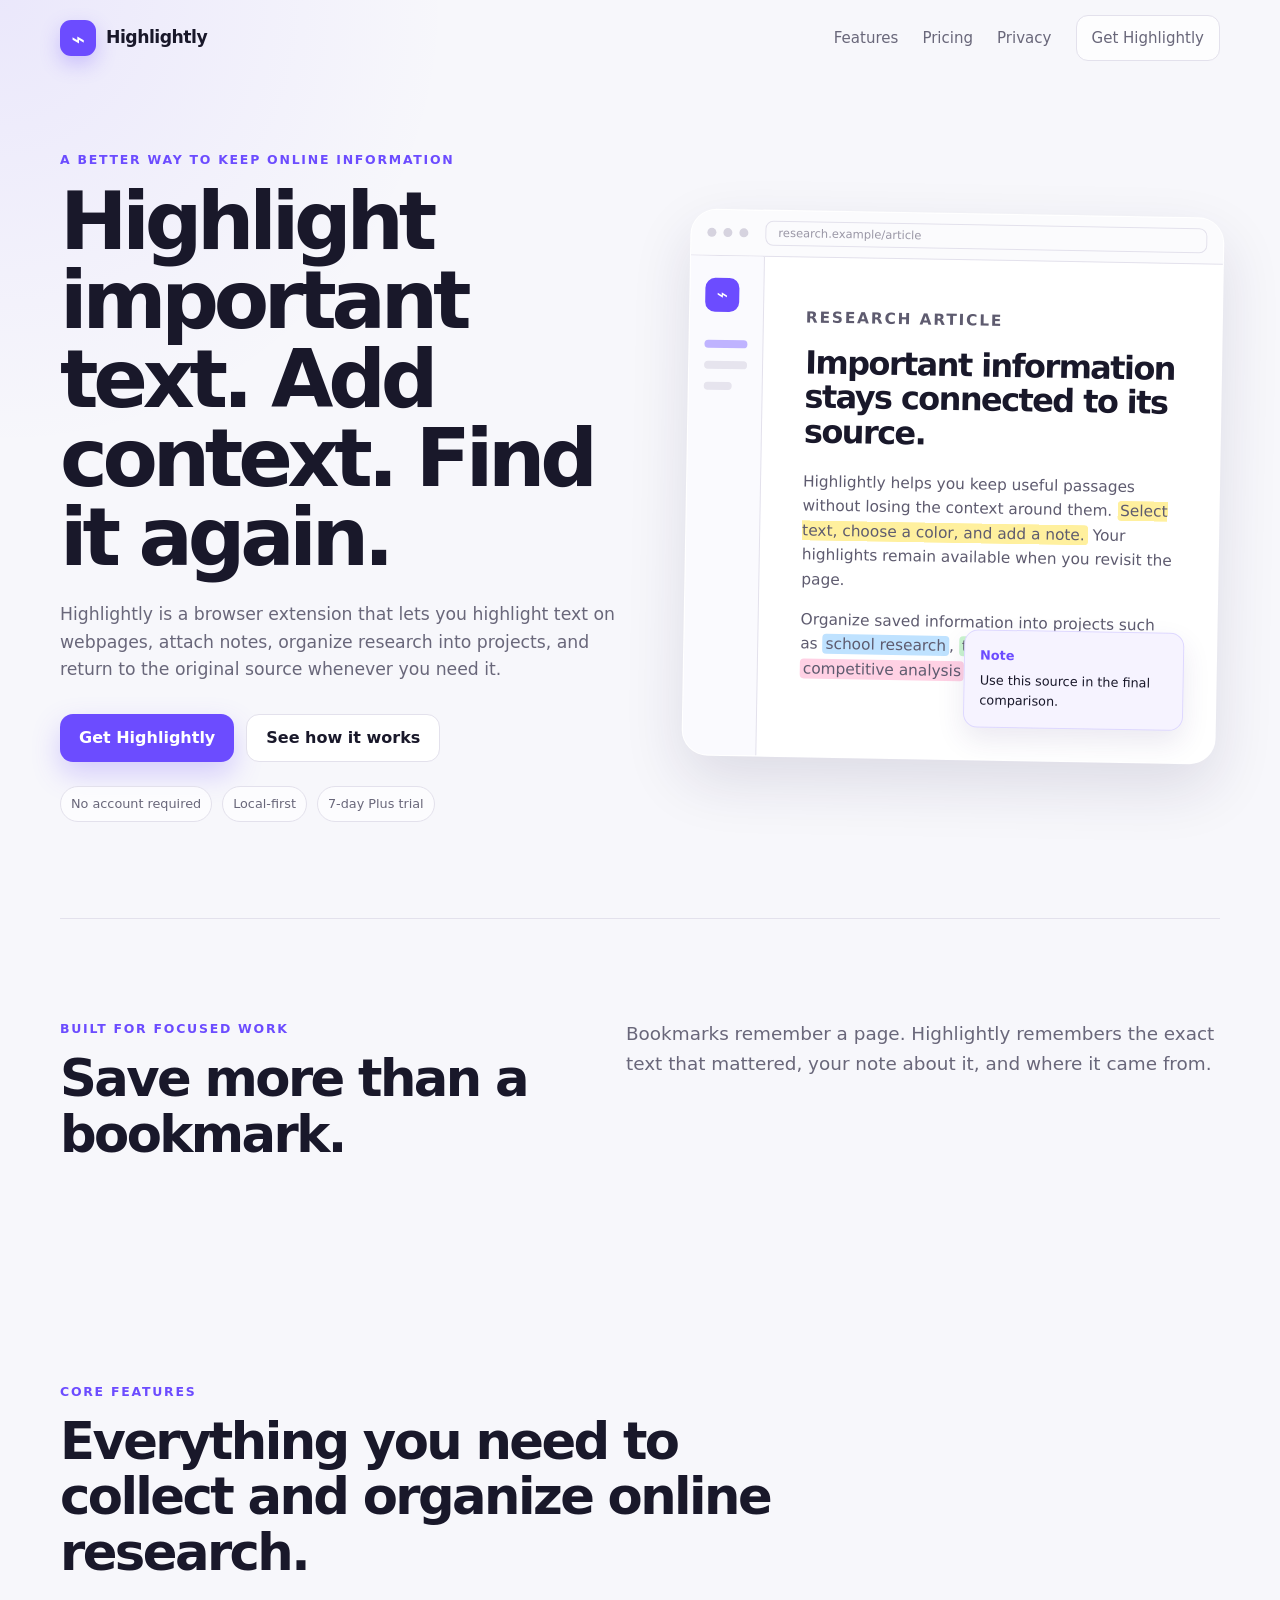
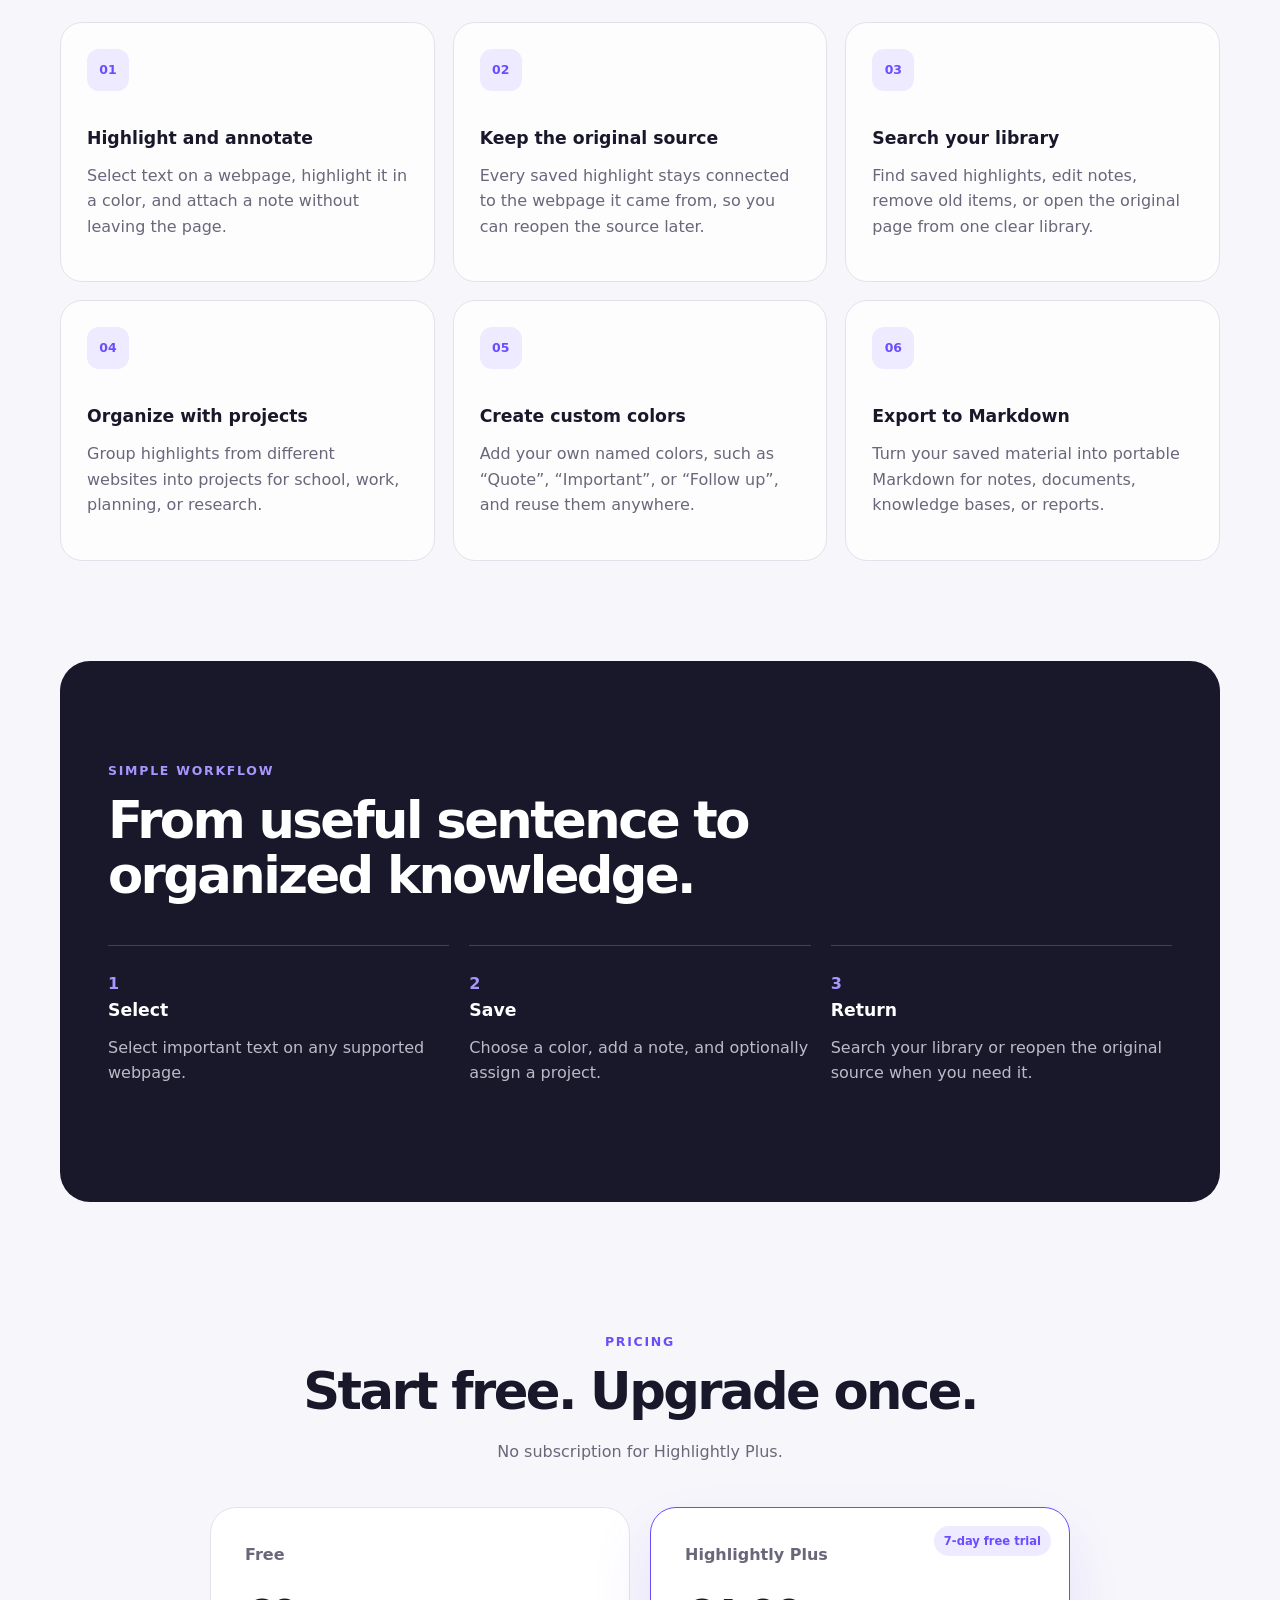
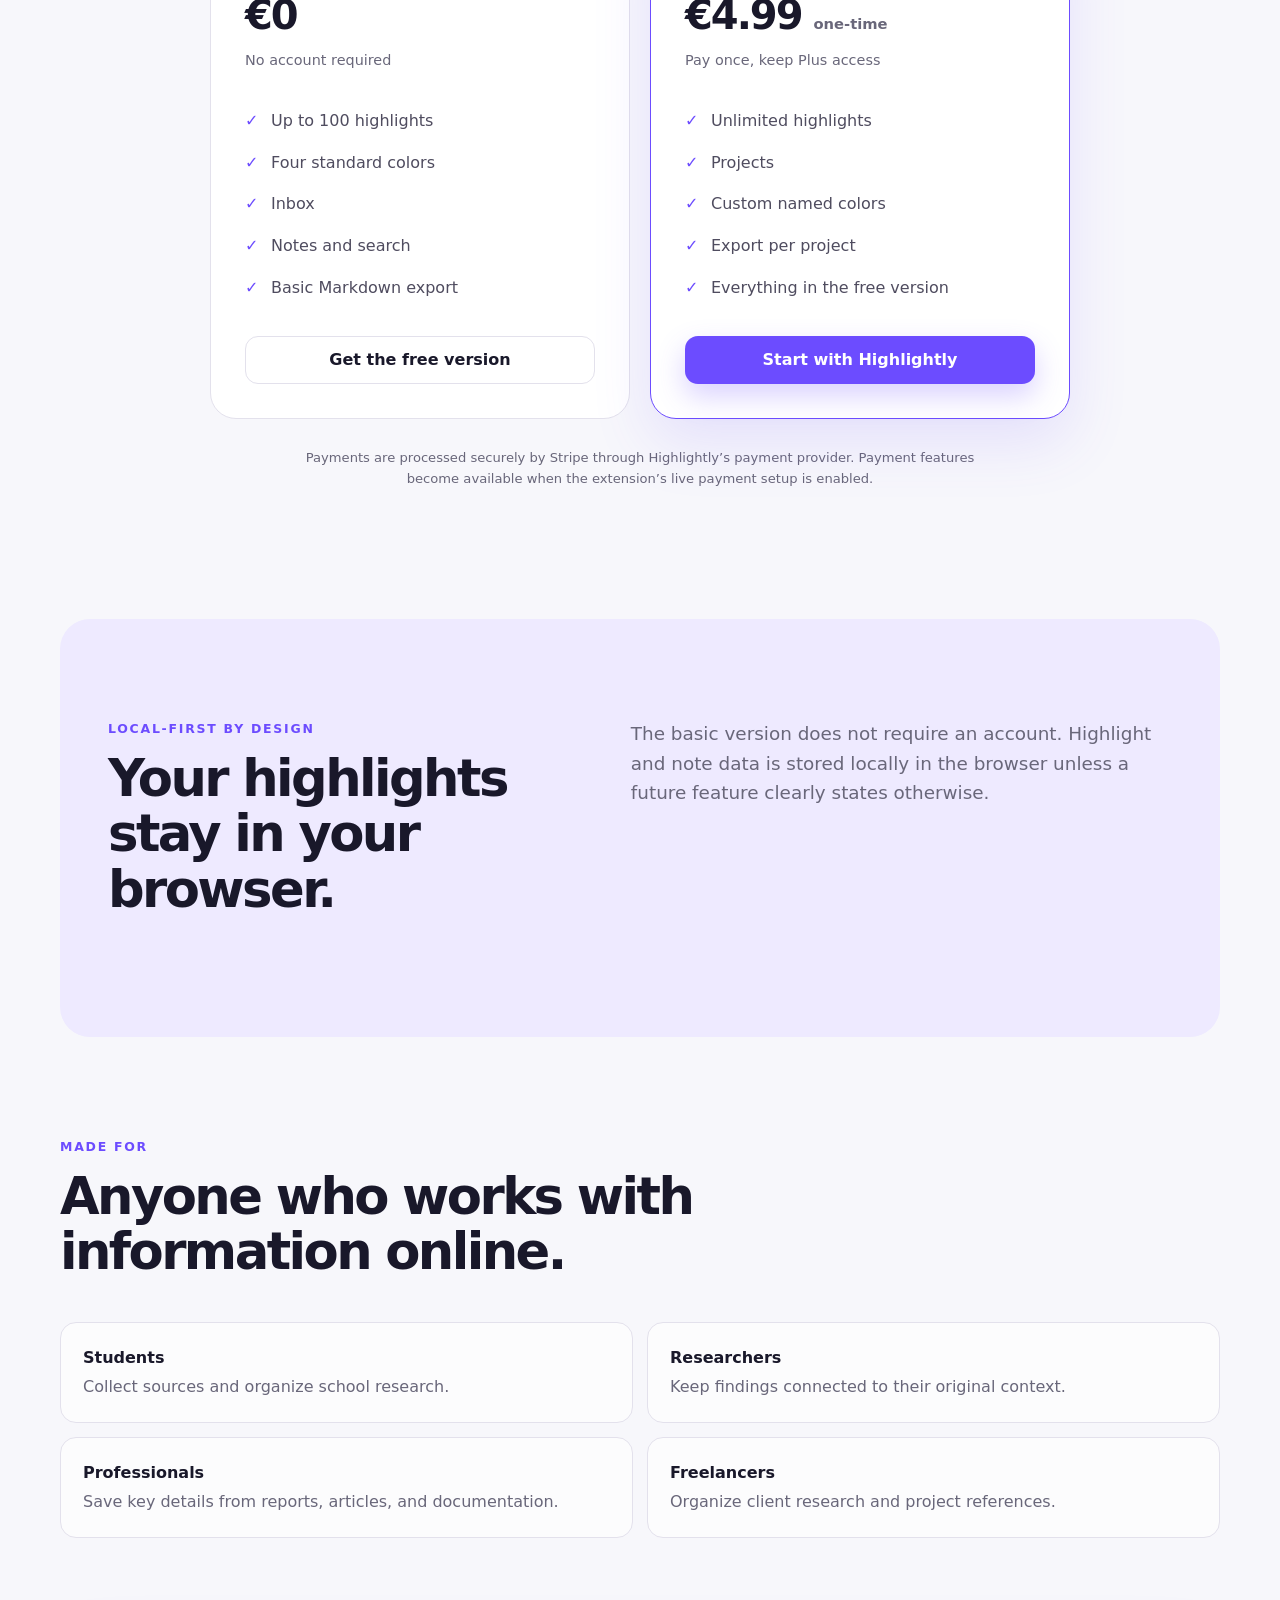
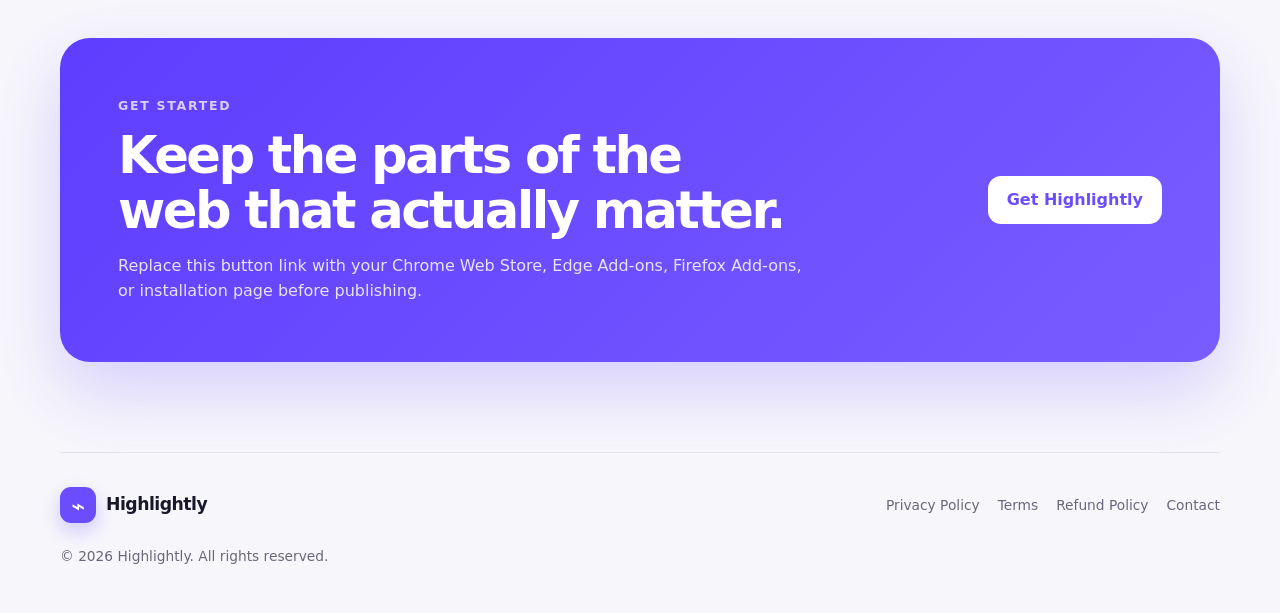
==== index.html @ ad61d60a "Add files via upload" ====
<!doctype html>
<html lang="en">
<head>
  <meta charset="utf-8">
  <meta name="viewport" content="width=device-width, initial-scale=1">
  <meta name="description" content="Highlightly is a browser extension for highlighting important text, adding notes, organizing research, and returning to the original source.">
  <meta name="theme-color" content="#6c4cff">
  <title>Highlightly — Save what matters</title>
  <link rel="stylesheet" href="styles.css">
</head>
<body>
  <header class="site-header">
    <a class="brand" href="#top" aria-label="Highlightly home">
      <span class="logo" aria-hidden="true">⌁</span>
      <span>Highlightly</span>
    </a>

    <nav class="nav" aria-label="Main navigation">
      <a href="#features">Features</a>
      <a href="#pricing">Pricing</a>
      <a href="privacy.html">Privacy</a>
      <a class="nav-cta" href="#get-highlightly">Get Highlightly</a>
    </nav>
  </header>

  <main id="top">
    <section class="hero">
      <div class="hero-copy">
        <p class="eyebrow">A better way to keep online information</p>
        <h1>Highlight important text. Add context. Find it again.</h1>
        <p class="hero-text">
          Highlightly is a browser extension that lets you highlight text on webpages,
          attach notes, organize research into projects, and return to the original source whenever you need it.
        </p>

        <div class="hero-actions">
          <a class="button primary" href="#get-highlightly">Get Highlightly</a>
          <a class="button secondary" href="#features">See how it works</a>
        </div>

        <div class="trust-row" aria-label="Product highlights">
          <span>No account required</span>
          <span>Local-first</span>
          <span>7-day Plus trial</span>
        </div>
      </div>

      <div class="product-preview" aria-label="Highlightly interface preview">
        <div class="browser-bar">
          <span></span><span></span><span></span>
          <div class="address-bar">research.example/article</div>
        </div>

        <div class="preview-page">
          <div class="preview-sidebar">
            <div class="preview-logo">⌁</div>
            <div class="sidebar-line active"></div>
            <div class="sidebar-line"></div>
            <div class="sidebar-line short"></div>
          </div>

          <div class="preview-content">
            <p class="preview-label">Research article</p>
            <h2>Important information stays connected to its source.</h2>
            <p>
              Highlightly helps you keep useful passages without losing the context around them.
              <mark class="yellow">Select text, choose a color, and add a note.</mark>
              Your highlights remain available when you revisit the page.
            </p>
            <p>
              Organize saved information into projects such as
              <mark class="blue">school research</mark>,
              <mark class="green">travel planning</mark>, or
              <mark class="pink">competitive analysis</mark>.
            </p>

            <div class="note-card">
              <strong>Note</strong>
              <span>Use this source in the final comparison.</span>
            </div>
          </div>
        </div>
      </div>
    </section>

    <section class="section intro">
      <div>
        <p class="eyebrow">Built for focused work</p>
        <h2>Save more than a bookmark.</h2>
      </div>
      <p>
        Bookmarks remember a page. Highlightly remembers the exact text that mattered,
        your note about it, and where it came from.
      </p>
    </section>

    <section class="section" id="features">
      <div class="section-heading">
        <p class="eyebrow">Core features</p>
        <h2>Everything you need to collect and organize online research.</h2>
      </div>

      <div class="feature-grid">
        <article class="feature-card">
          <div class="feature-icon">01</div>
          <h3>Highlight and annotate</h3>
          <p>Select text on a webpage, highlight it in a color, and attach a note without leaving the page.</p>
        </article>

        <article class="feature-card">
          <div class="feature-icon">02</div>
          <h3>Keep the original source</h3>
          <p>Every saved highlight stays connected to the webpage it came from, so you can reopen the source later.</p>
        </article>

        <article class="feature-card">
          <div class="feature-icon">03</div>
          <h3>Search your library</h3>
          <p>Find saved highlights, edit notes, remove old items, or open the original page from one clear library.</p>
        </article>

        <article class="feature-card">
          <div class="feature-icon">04</div>
          <h3>Organize with projects</h3>
          <p>Group highlights from different websites into projects for school, work, planning, or research.</p>
        </article>

        <article class="feature-card">
          <div class="feature-icon">05</div>
          <h3>Create custom colors</h3>
          <p>Add your own named colors, such as “Quote”, “Important”, or “Follow up”, and reuse them anywhere.</p>
        </article>

        <article class="feature-card">
          <div class="feature-icon">06</div>
          <h3>Export to Markdown</h3>
          <p>Turn your saved material into portable Markdown for notes, documents, knowledge bases, or reports.</p>
        </article>
      </div>
    </section>

    <section class="section workflow">
      <div class="section-heading">
        <p class="eyebrow">Simple workflow</p>
        <h2>From useful sentence to organized knowledge.</h2>
      </div>

      <div class="steps">
        <article>
          <span>1</span>
          <h3>Select</h3>
          <p>Select important text on any supported webpage.</p>
        </article>
        <article>
          <span>2</span>
          <h3>Save</h3>
          <p>Choose a color, add a note, and optionally assign a project.</p>
        </article>
        <article>
          <span>3</span>
          <h3>Return</h3>
          <p>Search your library or reopen the original source when you need it.</p>
        </article>
      </div>
    </section>

    <section class="section pricing-section" id="pricing">
      <div class="section-heading centered">
        <p class="eyebrow">Pricing</p>
        <h2>Start free. Upgrade once.</h2>
        <p>No subscription for Highlightly Plus.</p>
      </div>

      <div class="pricing-grid">
        <article class="price-card">
          <p class="plan-name">Free</p>
          <p class="price">€0</p>
          <p class="price-note">No account required</p>

          <ul>
            <li>Up to 100 highlights</li>
            <li>Four standard colors</li>
            <li>Inbox</li>
            <li>Notes and search</li>
            <li>Basic Markdown export</li>
          </ul>

          <a class="button secondary full" href="#get-highlightly">Get the free version</a>
        </article>

        <article class="price-card featured">
          <div class="badge">7-day free trial</div>
          <p class="plan-name">Highlightly Plus</p>
          <p class="price">€4.99 <small>one-time</small></p>
          <p class="price-note">Pay once, keep Plus access</p>

          <ul>
            <li>Unlimited highlights</li>
            <li>Projects</li>
            <li>Custom named colors</li>
            <li>Export per project</li>
            <li>Everything in the free version</li>
          </ul>

          <a class="button primary full" href="#get-highlightly">Start with Highlightly</a>
        </article>
      </div>

      <p class="billing-note">
        Payments are processed securely by Stripe through Highlightly’s payment provider.
        Payment features become available when the extension’s live payment setup is enabled.
      </p>
    </section>

    <section class="section privacy-strip">
      <div>
        <p class="eyebrow">Local-first by design</p>
        <h2>Your highlights stay in your browser.</h2>
      </div>
      <p>
        The basic version does not require an account. Highlight and note data is stored locally
        in the browser unless a future feature clearly states otherwise.
      </p>
    </section>

    <section class="section audience">
      <div class="section-heading">
        <p class="eyebrow">Made for</p>
        <h2>Anyone who works with information online.</h2>
      </div>

      <div class="audience-grid">
        <div><strong>Students</strong><span>Collect sources and organize school research.</span></div>
        <div><strong>Researchers</strong><span>Keep findings connected to their original context.</span></div>
        <div><strong>Professionals</strong><span>Save key details from reports, articles, and documentation.</span></div>
        <div><strong>Freelancers</strong><span>Organize client research and project references.</span></div>
      </div>
    </section>

    <section class="cta-section" id="get-highlightly">
      <div>
        <p class="eyebrow">Get started</p>
        <h2>Keep the parts of the web that actually matter.</h2>
        <p>
          Replace this button link with your Chrome Web Store, Edge Add-ons, Firefox Add-ons,
          or installation page before publishing.
        </p>
      </div>

      <a class="button primary" href="YOUR_EXTENSION_STORE_URL" rel="noopener">Get Highlightly</a>
    </section>
  </main>

  <footer class="footer">
    <div class="brand footer-brand">
      <span class="logo" aria-hidden="true">⌁</span>
      <span>Highlightly</span>
    </div>

    <div class="footer-links">
      <a href="privacy.html">Privacy Policy</a>
      <a href="terms.html">Terms</a>
      <a href="refunds.html">Refund Policy</a>
      <a href="mailto:YOUR_EMAIL@example.com">Contact</a>
    </div>

    <p>© <span id="year"></span> Highlightly. All rights reserved.</p>
  </footer>

  <script src="script.js"></script>
</body>
</html>
---- styles.css ----
:root {
  --bg: #f7f7fb;
  --surface: #ffffff;
  --surface-soft: #f0eefc;
  --text: #19182a;
  --muted: #69677a;
  --border: #e3e1ec;
  --accent: #6c4cff;
  --accent-dark: #5338d7;
  --accent-soft: #eeeaff;
  --shadow: 0 24px 60px rgba(35, 28, 73, 0.12);
  --radius: 22px;
  --max-width: 1160px;
}

* {
  box-sizing: border-box;
}

html {
  scroll-behavior: smooth;
}

body {
  margin: 0;
  color: var(--text);
  background:
    radial-gradient(circle at top left, rgba(108, 76, 255, 0.09), transparent 28rem),
    var(--bg);
  font-family: Inter, ui-sans-serif, system-ui, -apple-system, BlinkMacSystemFont, "Segoe UI", sans-serif;
  line-height: 1.6;
}

a {
  color: inherit;
  text-decoration: none;
}

button,
a {
  -webkit-tap-highlight-color: transparent;
}

.site-header,
.section,
.hero,
.footer,
.cta-section {
  width: min(calc(100% - 40px), var(--max-width));
  margin-inline: auto;
}

.site-header {
  min-height: 76px;
  display: flex;
  align-items: center;
  justify-content: space-between;
  gap: 24px;
}

.brand {
  display: inline-flex;
  align-items: center;
  gap: 10px;
  font-weight: 800;
  letter-spacing: -0.03em;
  font-size: 1.08rem;
}

.logo {
  width: 36px;
  height: 36px;
  display: inline-grid;
  place-items: center;
  border-radius: 11px;
  color: white;
  background: var(--accent);
  font-size: 1.45rem;
  box-shadow: 0 8px 20px rgba(108, 76, 255, 0.28);
}

.nav {
  display: flex;
  align-items: center;
  gap: 24px;
  color: var(--muted);
  font-size: 0.94rem;
}

.nav a:hover,
.footer-links a:hover {
  color: var(--text);
}

.nav-cta {
  padding: 10px 15px;
  border: 1px solid var(--border);
  border-radius: 12px;
  background: rgba(255,255,255,0.75);
}

.hero {
  min-height: 680px;
  padding: 74px 0 96px;
  display: grid;
  grid-template-columns: 1.02fr 0.98fr;
  gap: 70px;
  align-items: center;
}

.eyebrow {
  margin: 0 0 12px;
  color: var(--accent);
  font-size: 0.78rem;
  font-weight: 800;
  letter-spacing: 0.14em;
  text-transform: uppercase;
}

h1,
h2,
h3,
p {
  margin-top: 0;
}

h1 {
  margin-bottom: 24px;
  max-width: 720px;
  font-size: clamp(3rem, 6.3vw, 5.6rem);
  line-height: 0.98;
  letter-spacing: -0.065em;
}

h2 {
  margin-bottom: 20px;
  font-size: clamp(2rem, 4vw, 3.3rem);
  line-height: 1.08;
  letter-spacing: -0.05em;
}

h3 {
  margin-bottom: 10px;
  font-size: 1.08rem;
}

.hero-text {
  max-width: 650px;
  color: var(--muted);
  font-size: 1.08rem;
}

.hero-actions {
  display: flex;
  flex-wrap: wrap;
  gap: 12px;
  margin: 30px 0 24px;
}

.button {
  min-height: 48px;
  display: inline-flex;
  align-items: center;
  justify-content: center;
  padding: 0 19px;
  border-radius: 13px;
  font-weight: 750;
  transition: transform 160ms ease, background 160ms ease, border-color 160ms ease;
}

.button:hover {
  transform: translateY(-2px);
}

.button.primary {
  color: white;
  background: var(--accent);
  box-shadow: 0 12px 28px rgba(108, 76, 255, 0.25);
}

.button.primary:hover {
  background: var(--accent-dark);
}

.button.secondary {
  border: 1px solid var(--border);
  background: var(--surface);
}

.button.full {
  width: 100%;
}

.trust-row {
  display: flex;
  flex-wrap: wrap;
  gap: 10px;
}

.trust-row span {
  padding: 7px 10px;
  color: var(--muted);
  background: rgba(255,255,255,0.7);
  border: 1px solid var(--border);
  border-radius: 999px;
  font-size: 0.8rem;
}

.product-preview {
  overflow: hidden;
  border: 1px solid rgba(255,255,255,0.75);
  border-radius: 26px;
  background: var(--surface);
  box-shadow: var(--shadow);
  transform: rotate(1deg);
}

.browser-bar {
  height: 46px;
  padding: 0 16px;
  display: flex;
  align-items: center;
  gap: 7px;
  border-bottom: 1px solid var(--border);
  background: #fbfbfd;
}

.browser-bar > span {
  width: 9px;
  height: 9px;
  border-radius: 50%;
  background: #d6d3df;
}

.address-bar {
  height: 25px;
  flex: 1;
  margin-left: 10px;
  display: flex;
  align-items: center;
  padding: 0 12px;
  border: 1px solid var(--border);
  border-radius: 8px;
  color: #9a97a6;
  font-size: 0.72rem;
}

.preview-page {
  min-height: 455px;
  display: grid;
  grid-template-columns: 74px 1fr;
}

.preview-sidebar {
  padding: 22px 15px;
  border-right: 1px solid var(--border);
  background: #fafafe;
}

.preview-logo {
  width: 34px;
  height: 34px;
  margin-bottom: 28px;
  display: grid;
  place-items: center;
  color: white;
  background: var(--accent);
  border-radius: 10px;
  font-size: 1.2rem;
}

.sidebar-line {
  height: 8px;
  margin-bottom: 13px;
  border-radius: 99px;
  background: #e6e4ee;
}

.sidebar-line.active {
  background: #bfb3ff;
}

.sidebar-line.short {
  width: 65%;
}

.preview-content {
  position: relative;
  padding: 48px 42px 60px;
}

.preview-label {
  color: var(--accent);
  font-size: 0.75rem;
  font-weight: 800;
  text-transform: uppercase;
  letter-spacing: 0.12em;
}

.preview-content h2 {
  max-width: 520px;
  font-size: 2rem;
}

.preview-content p {
  color: #5e5b6f;
  font-size: 0.96rem;
}

mark {
  padding: 1px 3px;
  border-radius: 4px;
  color: inherit;
}

mark.yellow { background: #fff09e; }
mark.blue { background: #bfe2ff; }
mark.green { background: #c9f4cf; }
mark.pink { background: #ffd1e4; }

.note-card {
  position: absolute;
  right: 32px;
  bottom: 32px;
  width: 220px;
  padding: 15px;
  display: grid;
  gap: 4px;
  border: 1px solid #ded8ff;
  border-radius: 14px;
  background: #f6f3ff;
  box-shadow: 0 12px 28px rgba(58, 43, 117, 0.1);
  font-size: 0.8rem;
}

.note-card strong {
  color: var(--accent);
}

.section {
  padding: 100px 0;
}

.intro,
.privacy-strip {
  display: grid;
  grid-template-columns: 0.9fr 1.1fr;
  gap: 80px;
  align-items: start;
  border-top: 1px solid var(--border);
}

.intro > p,
.privacy-strip > p {
  color: var(--muted);
  font-size: 1.15rem;
}

.section-heading {
  max-width: 760px;
  margin-bottom: 42px;
}

.section-heading.centered {
  margin-inline: auto;
  text-align: center;
}

.section-heading.centered p:last-child {
  color: var(--muted);
}

.feature-grid {
  display: grid;
  grid-template-columns: repeat(3, 1fr);
  gap: 18px;
}

.feature-card {
  min-height: 230px;
  padding: 26px;
  border: 1px solid var(--border);
  border-radius: var(--radius);
  background: rgba(255,255,255,0.75);
}

.feature-card p {
  color: var(--muted);
}

.feature-icon {
  width: 42px;
  height: 42px;
  margin-bottom: 34px;
  display: grid;
  place-items: center;
  border-radius: 12px;
  background: var(--accent-soft);
  color: var(--accent);
  font-size: 0.78rem;
  font-weight: 850;
}

.workflow {
  padding-inline: 48px;
  border-radius: 30px;
  background: var(--text);
  color: white;
}

.workflow .eyebrow {
  color: #a995ff;
}

.steps {
  display: grid;
  grid-template-columns: repeat(3, 1fr);
  gap: 20px;
}

.steps article {
  padding: 25px 0 0;
  border-top: 1px solid rgba(255,255,255,0.18);
}

.steps span {
  color: #a995ff;
  font-weight: 850;
}

.steps p {
  color: #bdbac8;
}

.pricing-section {
  padding-top: 130px;
}

.pricing-grid {
  max-width: 860px;
  margin-inline: auto;
  display: grid;
  grid-template-columns: repeat(2, 1fr);
  gap: 20px;
}

.price-card {
  position: relative;
  padding: 34px;
  border: 1px solid var(--border);
  border-radius: 26px;
  background: var(--surface);
}

.price-card.featured {
  border-color: var(--accent);
  box-shadow: 0 24px 60px rgba(108, 76, 255, 0.13);
}

.badge {
  position: absolute;
  top: 18px;
  right: 18px;
  padding: 6px 10px;
  color: var(--accent);
  background: var(--accent-soft);
  border-radius: 999px;
  font-size: 0.72rem;
  font-weight: 800;
}

.plan-name {
  color: var(--muted);
  font-weight: 800;
}

.price {
  margin-bottom: 2px;
  font-size: 2.5rem;
  font-weight: 850;
  letter-spacing: -0.05em;
}

.price small {
  font-size: 0.92rem;
  letter-spacing: normal;
  color: var(--muted);
}

.price-note {
  color: var(--muted);
  font-size: 0.9rem;
}

.price-card ul {
  margin: 28px 0;
  padding: 0;
  list-style: none;
}

.price-card li {
  position: relative;
  padding: 8px 0 8px 26px;
  color: #4f4c5f;
}

.price-card li::before {
  content: "✓";
  position: absolute;
  left: 0;
  color: var(--accent);
  font-weight: 900;
}

.billing-note {
  max-width: 700px;
  margin: 28px auto 0;
  color: var(--muted);
  text-align: center;
  font-size: 0.82rem;
}

.privacy-strip {
  margin-top: 30px;
  padding-inline: 48px;
  border: none;
  border-radius: 30px;
  background: var(--accent-soft);
}

.audience-grid {
  display: grid;
  grid-template-columns: repeat(2, 1fr);
  gap: 14px;
}

.audience-grid div {
  padding: 22px;
  display: grid;
  gap: 4px;
  border: 1px solid var(--border);
  border-radius: 16px;
  background: rgba(255,255,255,0.65);
}

.audience-grid span {
  color: var(--muted);
}

.cta-section {
  margin-bottom: 90px;
  padding: 58px;
  display: flex;
  justify-content: space-between;
  align-items: center;
  gap: 38px;
  border-radius: 30px;
  color: white;
  background: linear-gradient(135deg, #5f3dff, #795dff);
  box-shadow: 0 28px 70px rgba(108, 76, 255, 0.24);
}

.cta-section h2 {
  max-width: 680px;
  margin-bottom: 14px;
}

.cta-section p:not(.eyebrow) {
  max-width: 690px;
  margin-bottom: 0;
  color: #e8e2ff;
}

.cta-section .eyebrow {
  color: #d9ceff;
}

.cta-section .button.primary {
  flex-shrink: 0;
  color: var(--accent);
  background: white;
  box-shadow: none;
}

.footer {
  padding: 34px 0 46px;
  display: grid;
  grid-template-columns: 1fr auto;
  gap: 22px;
  align-items: center;
  border-top: 1px solid var(--border);
  color: var(--muted);
  font-size: 0.86rem;
}

.footer p {
  grid-column: 1 / -1;
  margin: 0;
}

.footer-brand {
  color: var(--text);
}

.footer-links {
  display: flex;
  flex-wrap: wrap;
  justify-content: flex-end;
  gap: 18px;
}

.legal-page {
  min-height: 100vh;
}

.legal-main {
  width: min(calc(100% - 40px), 840px);
  margin: 70px auto 110px;
}

.legal-main h1 {
  font-size: clamp(2.6rem, 6vw, 4.8rem);
}

.legal-meta {
  color: var(--muted);
}

.legal-card {
  margin-top: 38px;
  padding: 38px;
  border: 1px solid var(--border);
  border-radius: 24px;
  background: var(--surface);
  box-shadow: 0 18px 45px rgba(35, 28, 73, 0.08);
}

.legal-card h2 {
  margin-top: 36px;
  font-size: 1.45rem;
  letter-spacing: -0.025em;
}

.legal-card h2:first-child {
  margin-top: 0;
}

.legal-card p,
.legal-card li {
  color: #555266;
}

.legal-card a {
  color: var(--accent);
  text-decoration: underline;
}

@media (max-width: 920px) {
  .nav a:not(.nav-cta) {
    display: none;
  }

  .hero {
    grid-template-columns: 1fr;
    gap: 50px;
    padding-top: 50px;
  }

  .product-preview {
    max-width: 680px;
  }

  .feature-grid {
    grid-template-columns: repeat(2, 1fr);
  }

  .intro,
  .privacy-strip {
    grid-template-columns: 1fr;
    gap: 20px;
  }

  .cta-section {
    align-items: flex-start;
    flex-direction: column;
  }
}

@media (max-width: 640px) {
  .site-header,
  .section,
  .hero,
  .footer,
  .cta-section {
    width: min(calc(100% - 24px), var(--max-width));
  }

  .site-header {
    min-height: 66px;
  }

  .nav-cta {
    padding: 8px 11px;
    font-size: 0.82rem;
  }

  .hero {
    min-height: auto;
    padding: 46px 0 70px;
  }

  h1 {
    font-size: 3.05rem;
  }

  .preview-page {
    grid-template-columns: 48px 1fr;
  }

  .preview-sidebar {
    padding: 16px 9px;
  }

  .preview-content {
    padding: 34px 22px 110px;
  }

  .preview-content h2 {
    font-size: 1.55rem;
  }

  .note-card {
    left: 22px;
    right: auto;
    bottom: 20px;
    width: calc(100% - 44px);
  }

  .section {
    padding: 72px 0;
  }

  .feature-grid,
  .steps,
  .pricing-grid,
  .audience-grid {
    grid-template-columns: 1fr;
  }

  .workflow,
  .privacy-strip {
    padding-inline: 24px;
  }

  .price-card {
    padding: 28px;
  }

  .badge {
    position: static;
    width: max-content;
    margin-bottom: 18px;
  }

  .cta-section {
    padding: 36px 26px;
    margin-bottom: 60px;
  }

  .footer {
    grid-template-columns: 1fr;
  }

  .footer-links {
    justify-content: flex-start;
  }

  .legal-card {
    padding: 26px;
  }
}
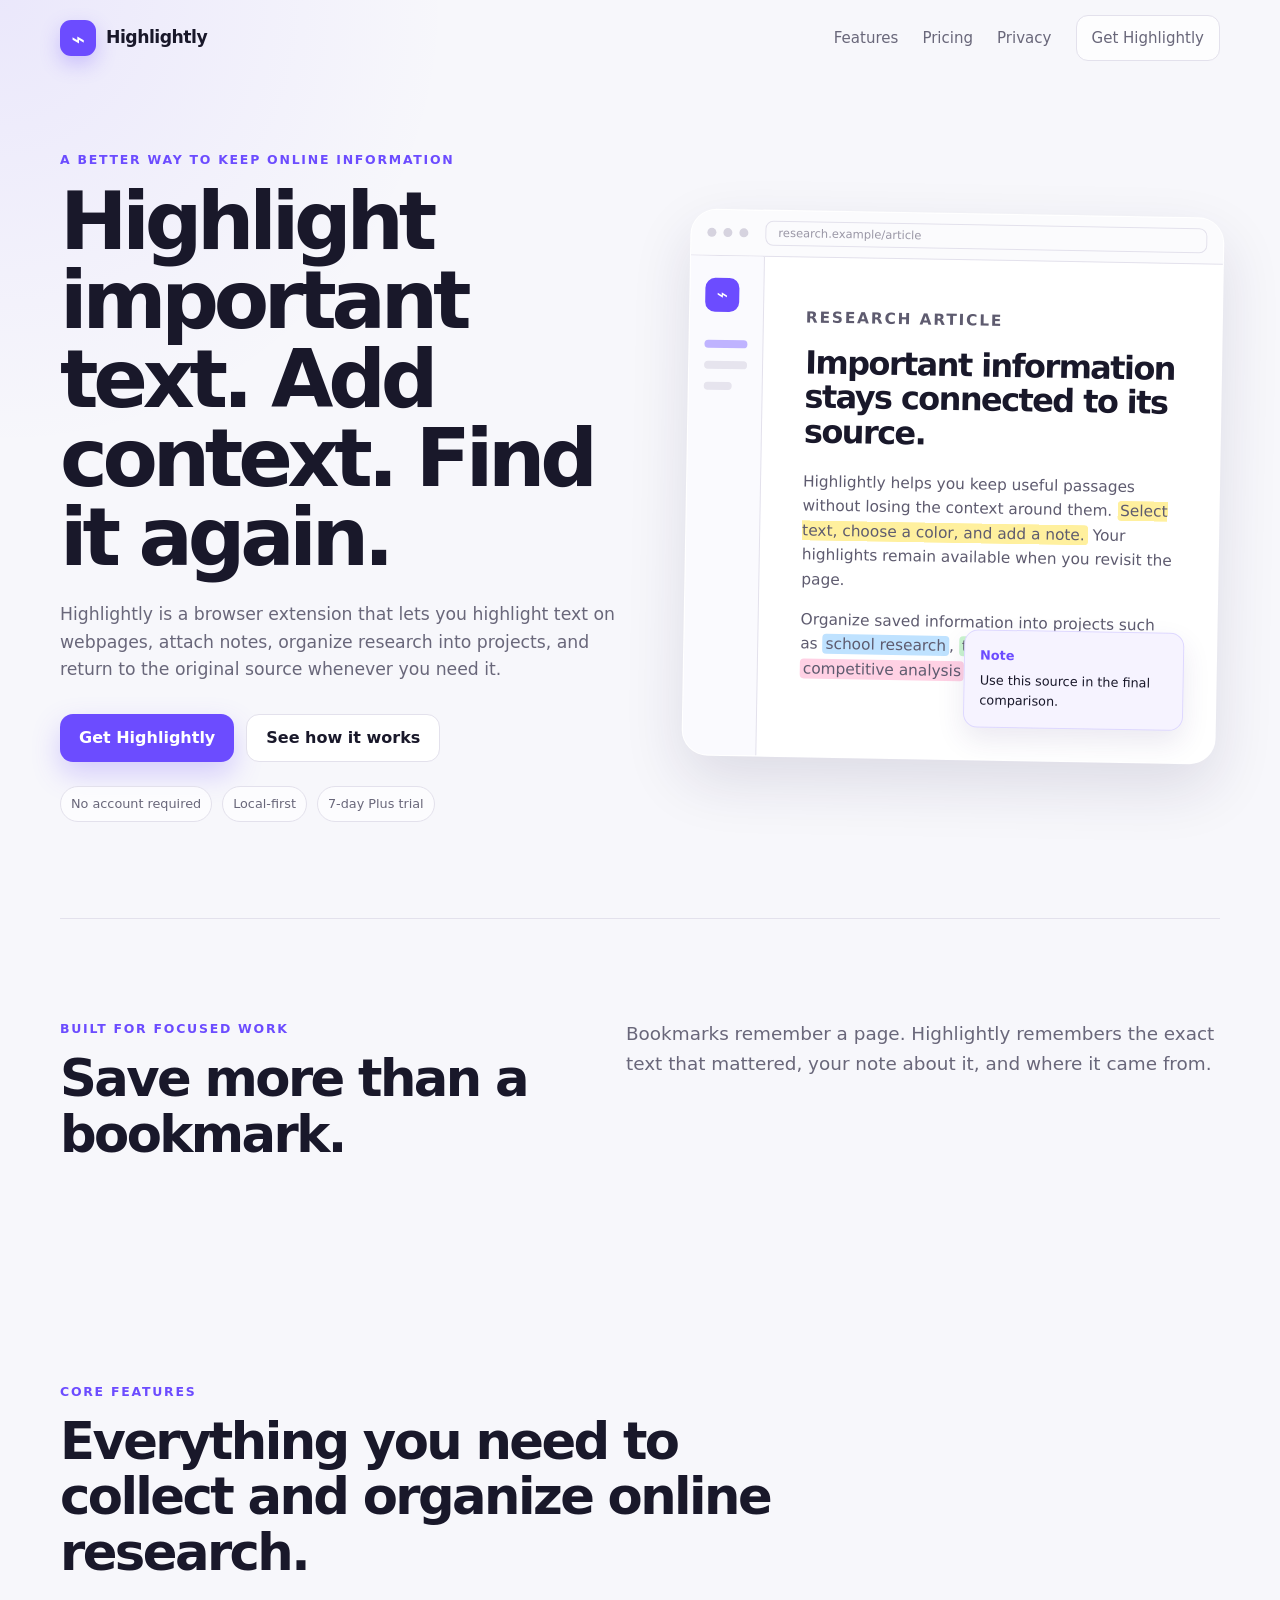
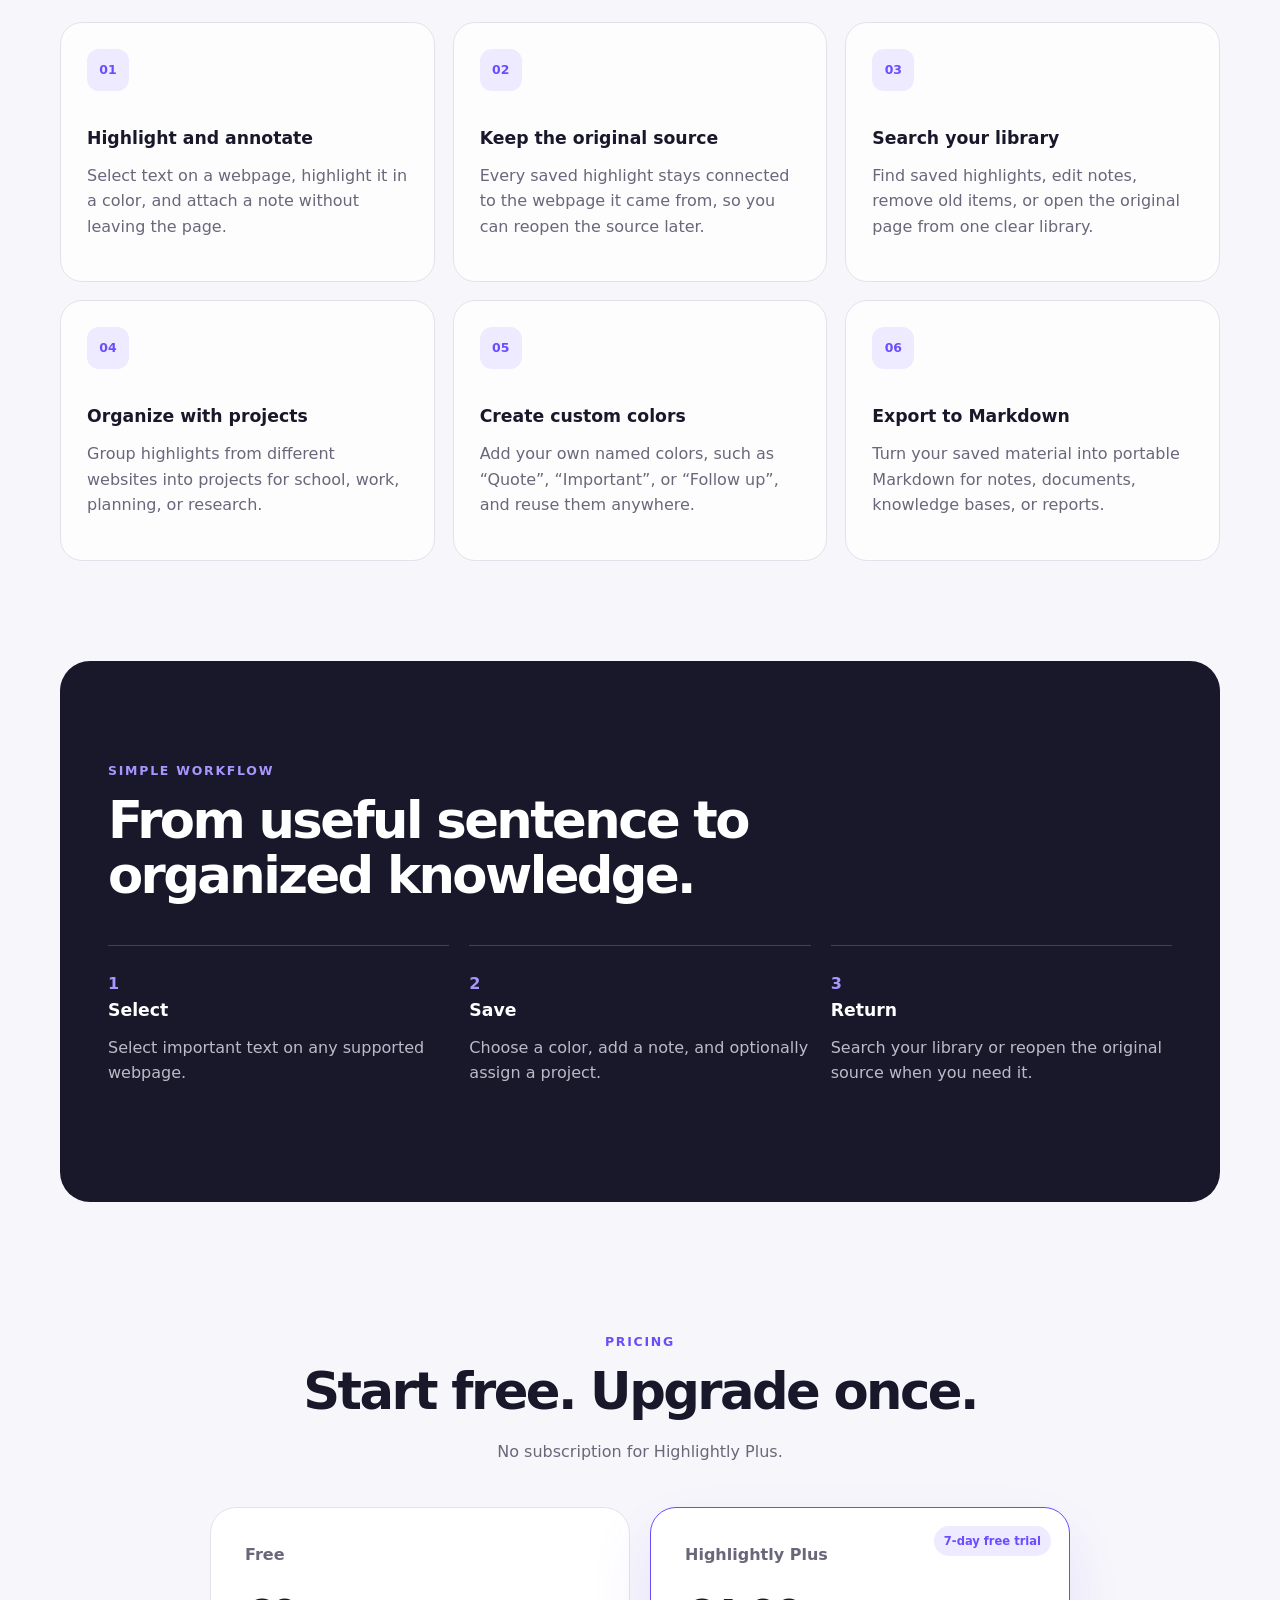
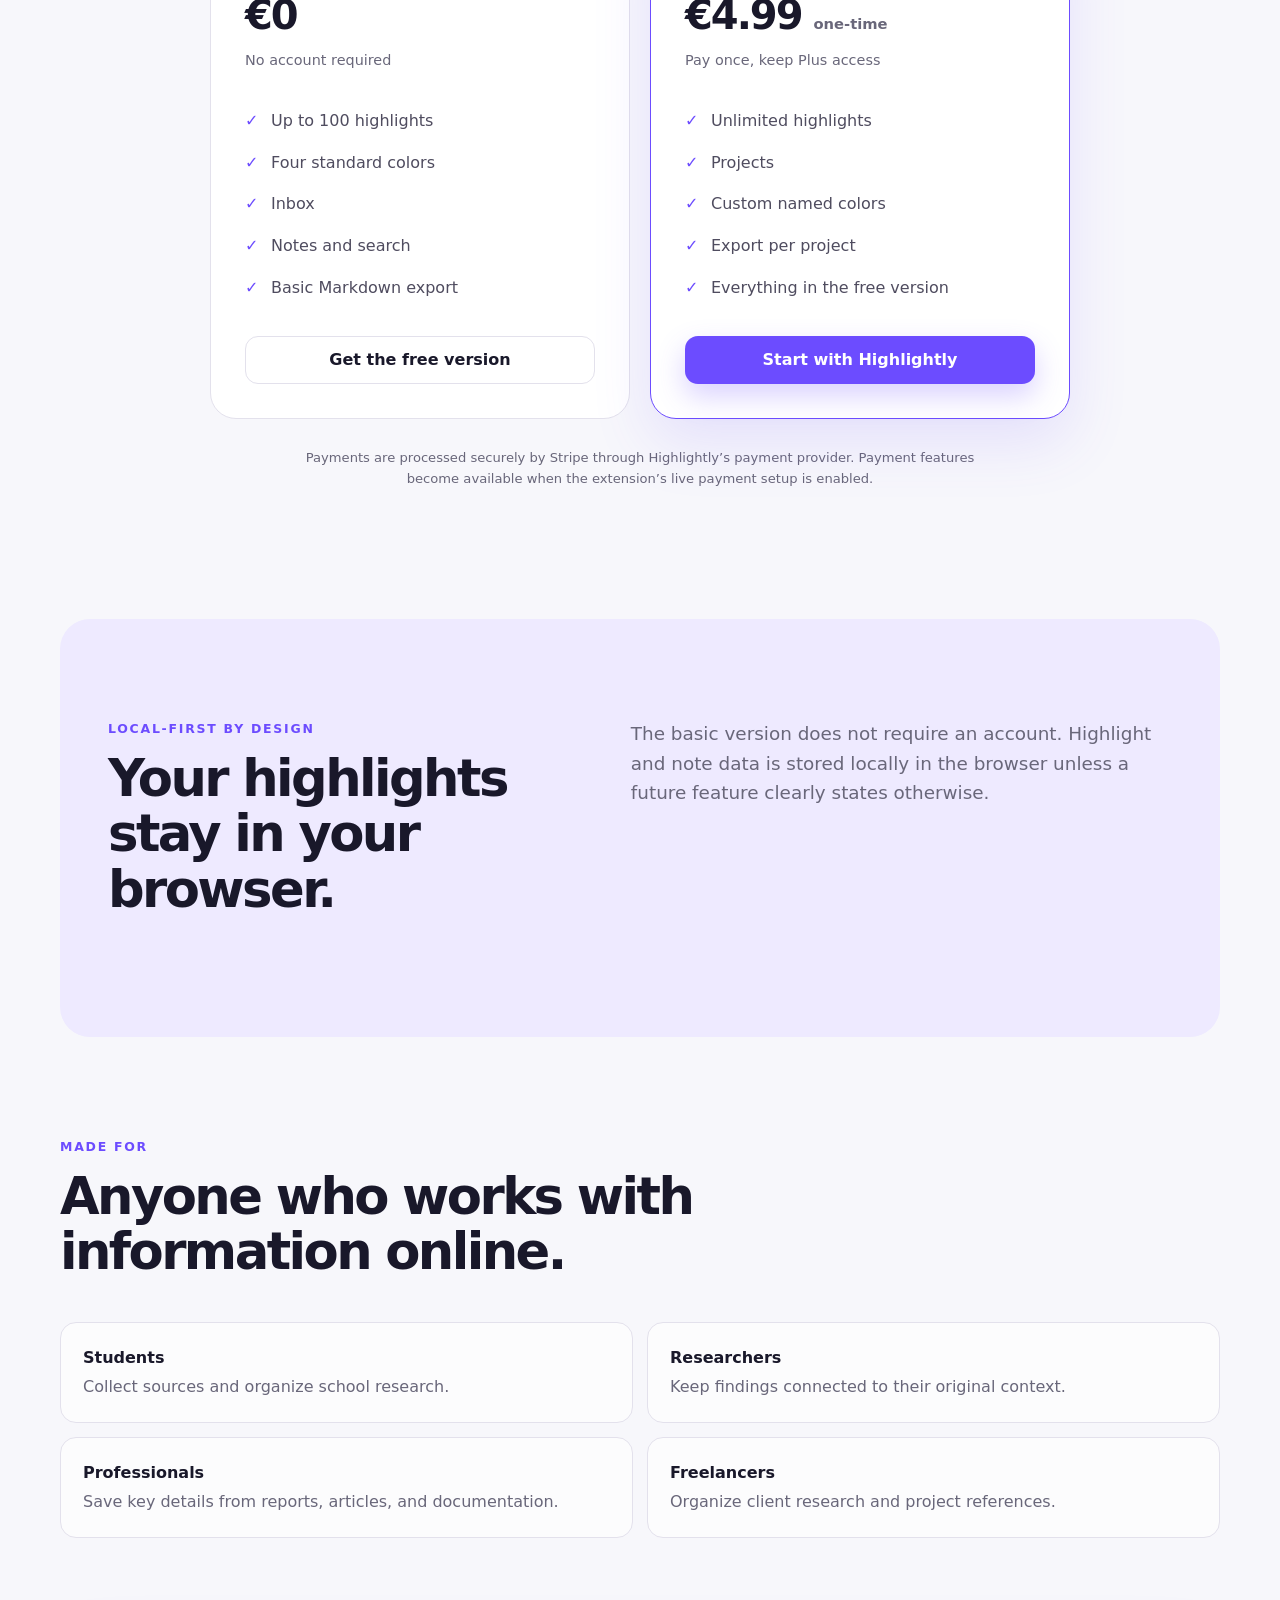
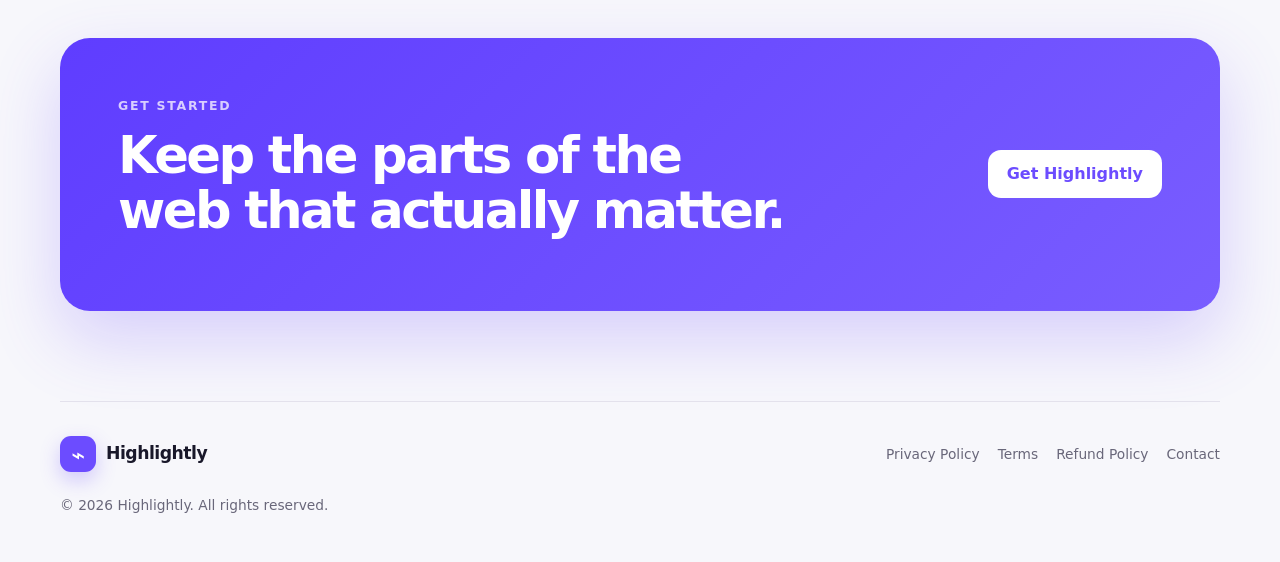
==== commit ee467e36: "Remove placeholder text from cta-section Removed placeholder text for button link in cta-section." ====
--- a/index.html
+++ b/index.html
@@ -241,13 +241,9 @@
       <div>
         <p class="eyebrow">Get started</p>
         <h2>Keep the parts of the web that actually matter.</h2>
-        <p>
-          Replace this button link with your Chrome Web Store, Edge Add-ons, Firefox Add-ons,
-          or installation page before publishing.
-        </p>
-      </div>
-
-      <a class="button primary" href="YOUR_EXTENSION_STORE_URL" rel="noopener">Get Highlightly</a>
+      </div>
+
+      <a class="button primary" href="#" rel="noopener">Get Highlightly</a>
     </section>
   </main>
 
@@ -261,7 +257,7 @@
       <a href="privacy.html">Privacy Policy</a>
       <a href="terms.html">Terms</a>
       <a href="refunds.html">Refund Policy</a>
-      <a href="mailto:YOUR_EMAIL@example.com">Contact</a>
+      <a href="mailto:emile.vandewaetere@gmail.com">Contact</a>
     </div>
 
     <p>© <span id="year"></span> Highlightly. All rights reserved.</p>
